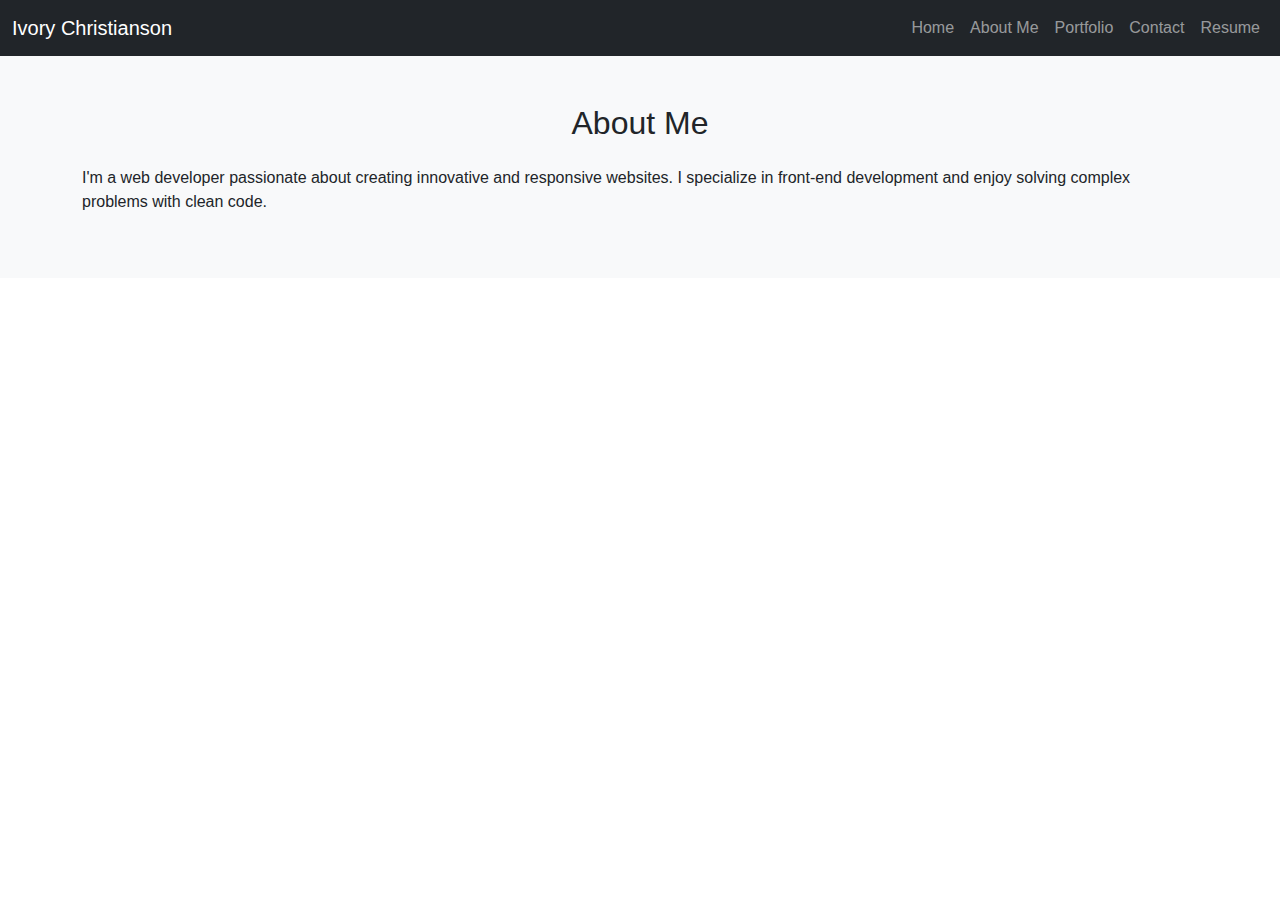
==== aboutme.html @ c59f4315 "Adding basic structure to pages" ====
<!DOCTYPE html>
<html lang="en">
<head>
    <meta charset="UTF-8">
    <meta name="viewport" content="width=device-width, initial-scale=1.0">
    <title>About Me - Ivory Christianson</title>
    <link href="https://cdn.jsdelivr.net/npm/bootstrap@5.3.0-alpha1/dist/css/bootstrap.min.css" rel="stylesheet">
    <link rel="stylesheet" href="style.css">
</head>
<body>

    <!-- Navigation -->
    <nav class="navbar navbar-expand-lg navbar-dark bg-dark">
        <div class="container-fluid">
            <a class="navbar-brand" href="#">Ivory Christianson</a>
            <button class="navbar-toggler" type="button" data-bs-toggle="collapse" data-bs-target="#navbarNav" aria-controls="navbarNav" aria-expanded="false" aria-label="Toggle navigation">
                <span class="navbar-toggler-icon"></span>
            </button>
            <div class="collapse navbar-collapse" id="navbarNav">
                <ul class="navbar-nav ms-auto">
                    <li class="nav-item">
                        <a class="nav-link" href="home.html">Home</a>
                    </li>
                    <li class="nav-item">
                        <a class="nav-link" href="aboutme.html">About Me</a>
                    </li>
                    <li class="nav-item">
                        <a class="nav-link" href="portfolio.html">Portfolio</a>
                    </li>
                    <li class="nav-item">
                        <a class="nav-link" href="contact.html">Contact</a>
                    </li>
                    <li class="nav-item">
                        <a class="nav-link" href="resume.html">Resume</a>
                    </li>
                </ul>
            </div>
        </div>
    </nav>

    <!-- About Me Section -->
    <section class="about-me py-5">
        <div class="container">
            <h2 class="text-center mb-4">About Me</h2>
            <p>I'm a web developer passionate about creating innovative and responsive websites. I specialize in front-end development and enjoy solving complex problems with clean code.</p>
        </div>
    </section>

    <!-- Bootstrap JS -->
    <script src="https://cdn.jsdelivr.net/npm/bootstrap@5.3.0-alpha1/dist/js/bootstrap.bundle.min.js"></script>
</body>
</html>

<script>
    document.querySelectorAll('a[href^="#"]').forEach(anchor => {
        anchor.addEventListener('click', function (e) {
            e.preventDefault();
            document.querySelector(this.getAttribute('href')).scrollIntoView({
                behavior: 'smooth'
            });
        });
    });
</script>
---- style.css ----
/* Custom styles for the portfolio */
body {
    font-family: 'Arial', sans-serif;
}

.hero {
    background: #007bff;
    color: white;
    padding: 50px 0;
}

.about-me, .contact, .portfolio, .resume {
    padding: 50px 0;
    background-color: #f8f9fa;
}

.card {
    margin-bottom: 30px;
}

footer {
    background-color: #343a40;
    color: white;
    text-align: center;
    padding: 20px;
    position: fixed;
    width: 100%;
    bottom: 0;
}
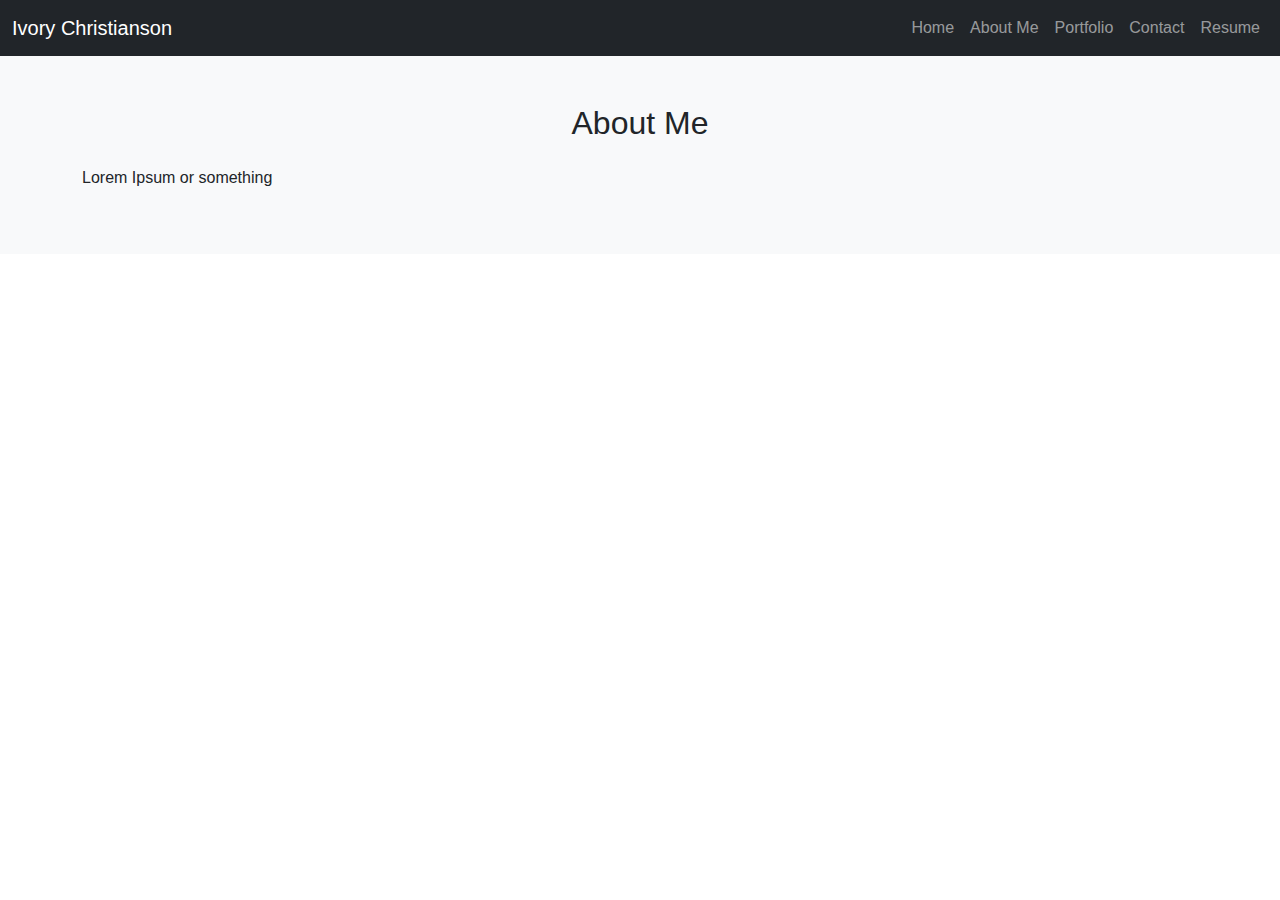
==== commit e9317e89: "Changed about me paragraph" ====
--- a/aboutme.html
+++ b/aboutme.html
@@ -42,7 +42,7 @@
     <section class="about-me py-5">
         <div class="container">
             <h2 class="text-center mb-4">About Me</h2>
-            <p>I'm a web developer passionate about creating innovative and responsive websites. I specialize in front-end development and enjoy solving complex problems with clean code.</p>
+            <p>Lorem Ipsum or something</p>
         </div>
     </section>
 
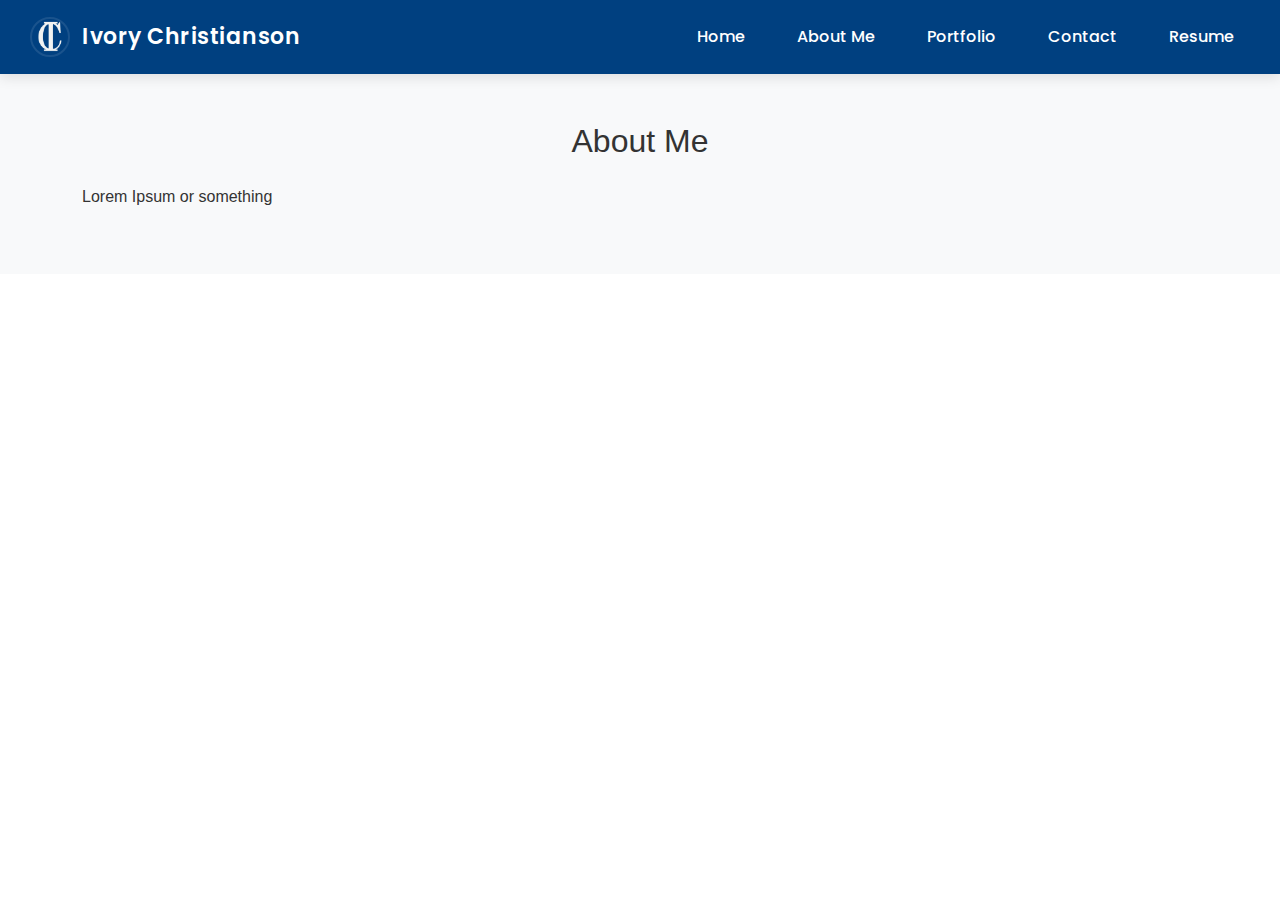
==== commit 4d8a3070: "changed nav bar, added logos, added poppins font." ====
--- a/aboutme.html
+++ b/aboutme.html
@@ -6,36 +6,26 @@
     <title>About Me - Ivory Christianson</title>
     <link href="https://cdn.jsdelivr.net/npm/bootstrap@5.3.0-alpha1/dist/css/bootstrap.min.css" rel="stylesheet">
     <link rel="stylesheet" href="style.css">
+    <link href="https://fonts.googleapis.com/css2?family=Poppins:wght@400;500;600&display=swap" rel="stylesheet">
 </head>
 <body>
 
     <!-- Navigation -->
-    <nav class="navbar navbar-expand-lg navbar-dark bg-dark">
-        <div class="container-fluid">
-            <a class="navbar-brand" href="#">Ivory Christianson</a>
-            <button class="navbar-toggler" type="button" data-bs-toggle="collapse" data-bs-target="#navbarNav" aria-controls="navbarNav" aria-expanded="false" aria-label="Toggle navigation">
-                <span class="navbar-toggler-icon"></span>
-            </button>
-            <div class="collapse navbar-collapse" id="navbarNav">
-                <ul class="navbar-nav ms-auto">
-                    <li class="nav-item">
-                        <a class="nav-link" href="home.html">Home</a>
-                    </li>
-                    <li class="nav-item">
-                        <a class="nav-link" href="aboutme.html">About Me</a>
-                    </li>
-                    <li class="nav-item">
-                        <a class="nav-link" href="portfolio.html">Portfolio</a>
-                    </li>
-                    <li class="nav-item">
-                        <a class="nav-link" href="contact.html">Contact</a>
-                    </li>
-                    <li class="nav-item">
-                        <a class="nav-link" href="resume.html">Resume</a>
-                    </li>
-                </ul>
-            </div>
+    <nav class="navbar">
+        <div class="navbar-brand">
+            <img src="media/Wlogo.png" alt="Logo" class="logo">
+            <a href="#" class="brand-name">Ivory Christianson</a>
         </div>
+        <button class="navbar-toggler" aria-label="Toggle navigation">
+            <span class="toggler-icon"></span>
+        </button>
+        <ul class="navbar-links">
+            <li><a href="home.html">Home</a></li>
+            <li><a href="aboutme.html">About Me</a></li>
+            <li><a href="portfolio.html">Portfolio</a></li>
+            <li><a href="contact.html">Contact</a></li>
+            <li><a href="resume.html">Resume</a></li>
+        </ul>
     </nav>
 
     <!-- About Me Section -->
--- a/style.css
+++ b/style.css
@@ -1,23 +1,201 @@
-/* Custom styles for the portfolio */
+/* General Reset */
 body {
     font-family: 'Arial', sans-serif;
-}
-
+    margin: 0;
+    padding: 0;
+    line-height: 1.6;
+    color: #333;
+}
+
+
+
+
+
+/* Navigation Bar */
+.navbar {
+    background-color: #004080; /* Dark, professional blue */
+    padding: 12px 30px; /* Slightly thinner padding */
+    box-shadow: 0 4px 12px rgba(0, 0, 0, 0.1); /* Subtle shadow */
+    display: flex;
+    justify-content: space-between;
+    align-items: center;
+    flex-wrap: wrap;
+    font-family: 'Poppins', sans-serif; /* Updated font */
+}
+
+.navbar-brand {
+    display: flex;
+    align-items: center;
+    gap: 12px; /* Consistent spacing */
+}
+
+.logo {
+    width: 40px; /* Adjust logo size */
+    height: 40px; /* Adjust logo size */
+    border-radius: 50%; /* Circular logo */
+    object-fit: cover; /* Ensure the logo fits nicely */
+    border: 2px solid rgba(255, 255, 255, 0.1); /* Subtle border */
+}
+
+.brand-name {
+    font-size: 22px; /* Slightly smaller for elegance */
+    font-weight: 600; /* Semi-bold */
+    color: #ffffff; /* White text */
+    text-decoration: none;
+    transition: opacity 0.3s ease;
+    letter-spacing: 0.5px; /* Slight letter spacing */
+}
+
+.brand-name:hover {
+    opacity: 0.9; /* Slight fade on hover */
+}
+
+.navbar-links {
+    list-style: none;
+    margin: 0;
+    padding: 0;
+    display: flex;
+    gap: 20px; /* Consistent spacing */
+}
+
+.navbar-links li {
+    display: inline-block;
+}
+
+.navbar-links a {
+    color: #ffffff; /* White text */
+    font-size: 16px; /* Slightly larger text */
+    font-weight: 500; /* Medium weight */
+    padding: 8px 16px; /* Slightly smaller padding */
+    border-radius: 4px; /* Subtle rounded corners */
+    text-decoration: none;
+    transition: background-color 0.3s ease, color 0.3s ease;
+}
+
+.navbar-links a:hover {
+    background-color: rgba(255, 255, 255, 0.1); /* Slight white overlay on hover */
+    color: #ffffff; /* Ensure text stays white */
+}
+
+.navbar-links a.active {
+    background-color: #00264d; /* Even darker blue for active link */
+    font-weight: 600; /* Bold for active link */
+}
+
+/* Toggler Icon (for mobile) */
+.navbar-toggler {
+    display: none; /* Hidden by default */
+    border: none;
+    background: none;
+    cursor: pointer;
+    padding: 0.5rem;
+}
+
+.toggler-icon {
+    display: block;
+    width: 25px;
+    height: 2px; /* Thinner line */
+    background-color: #ffffff; /* White toggler icon */
+    position: relative;
+    transition: transform 0.3s ease;
+}
+
+.toggler-icon::before,
+.toggler-icon::after {
+    content: '';
+    width: 25px;
+    height: 2px; /* Thinner line */
+    background-color: #ffffff; /* White toggler icon */
+    position: absolute;
+    left: 0;
+    transition: transform 0.3s ease;
+}
+
+.toggler-icon::before {
+    top: -8px;
+}
+
+.toggler-icon::after {
+    top: 8px;
+}
+
+/* Mobile Responsiveness */
+@media (max-width: 768px) {
+    .navbar-links {
+        display: none; /* Hide links by default on mobile */
+        flex-direction: column;
+        width: 100%;
+        gap: 10px;
+        background-color: #004080; /* Match navbar background */
+        padding: 10px 0;
+        border-radius: 4px;
+    }
+
+    .navbar-links.active {
+        display: flex; /* Show links when toggler is clicked */
+    }
+
+    .navbar-toggler {
+        display: block; /* Show toggler on mobile */
+    }
+}
+
+
+
+
+
+
+
+/* Parallax Background */
+.parallax {
+    background-image: url('media/blur3.png');
+    height: 80vh;
+    background-attachment: fixed;
+    background-position: center;
+    background-repeat: no-repeat;
+    background-size: cover;
+    display: flex;
+    align-items: center;
+    justify-content: center;
+}
+
+/* Hero Section */
 .hero {
-    background: #007bff;
+    display: flex;
+    align-items: center;
+    justify-content: center;
+    height: 70vh;
     color: white;
-    padding: 50px 0;
-}
-
+    padding: 50px;
+    position: relative;
+    z-index: 2;
+    margin-top: -600px;
+}
+
+.hero-text {
+    flex: 1;
+    padding-right: 20px;
+    background: rgba(0, 0, 0, 0.6);
+    padding: 20px;
+    border-radius: 10px;
+    text-align: left;
+}
+
+.hero img {
+    flex: 1;
+    max-width: 23%;
+    border-radius: 10px;
+    position: relative;
+    z-index: 3;
+}
+
+/* General Section Styling */
 .about-me, .contact, .portfolio, .resume {
     padding: 50px 0;
     background-color: #f8f9fa;
 }
 
-.card {
-    margin-bottom: 30px;
-}
-
+/* Footer */
 footer {
     background-color: #343a40;
     color: white;
@@ -27,3 +205,48 @@
     width: 100%;
     bottom: 0;
 }
+
+/* Education Section */
+.education {
+    max-width: 1200px;
+    margin: 0 auto;
+    padding: 20px;
+    background-color: #fff;
+    box-shadow: 0 0 10px rgba(0, 0, 0, 0.1);
+}
+
+.education h1 {
+    text-align: center;
+    color: #2c3e50;
+    margin-bottom: 20px;
+}
+
+.education-container {
+    display: flex;
+    gap: 20px; /* Space between columns */
+}
+
+.column {
+    flex: 1; /* Each column takes equal width */
+    padding: 10px;
+}
+
+.column h2 {
+    color: #34495e;
+    margin-top: 0;
+}
+
+.column p {
+    margin-bottom: 15px;
+    text-align: justify;
+}
+
+/* Optional: Add borders or background colors to differentiate columns */
+.ruhs {
+    border-right: 2px solid #ddd; /* Adds a border between columns */
+    padding-right: 20px;
+}
+
+.btc {
+    padding-left: 20px;
+}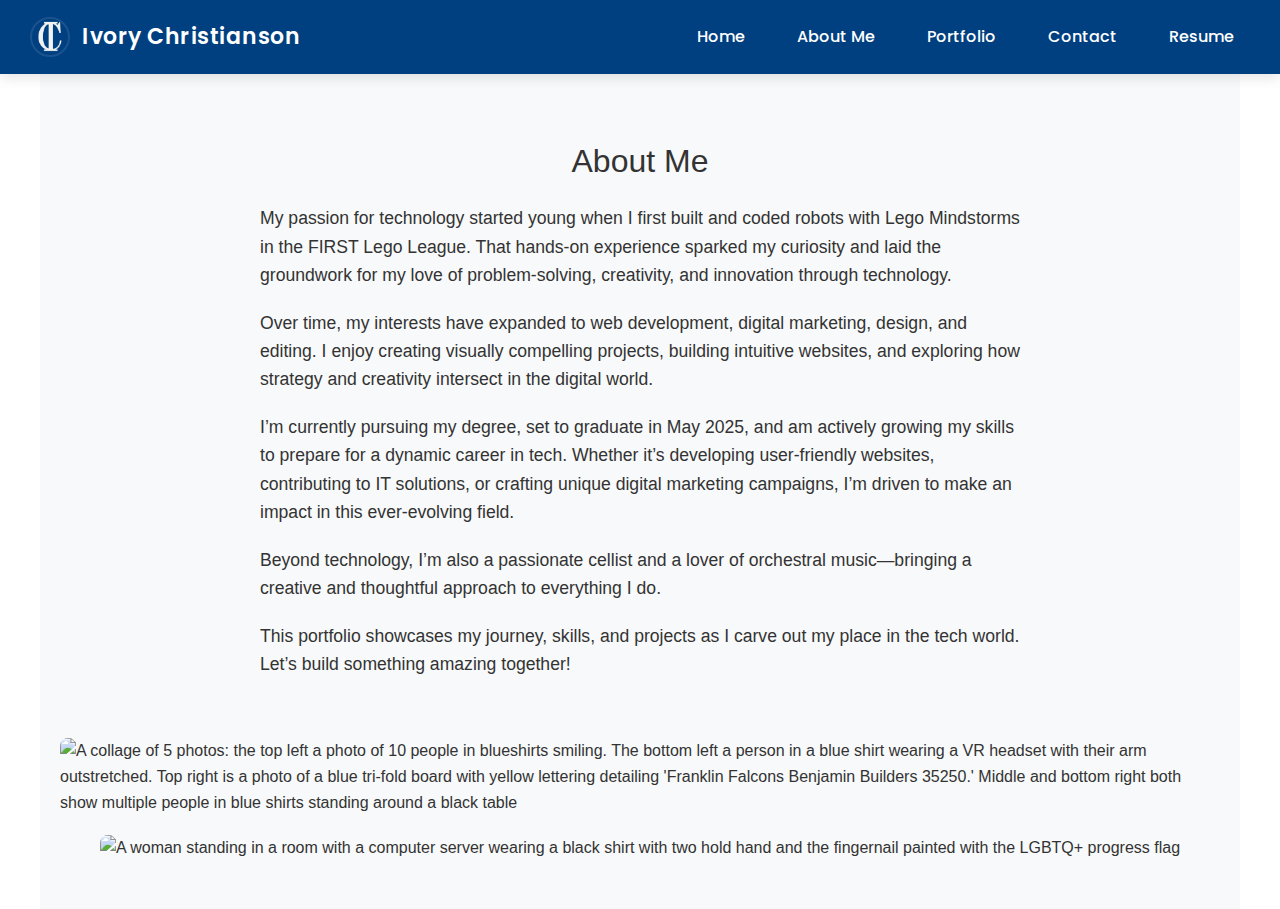
==== commit 57929bf6: "updated all files with copy and CSS" ====
--- a/aboutme.html
+++ b/aboutme.html
@@ -32,22 +32,19 @@
     <section class="about-me py-5">
         <div class="container">
             <h2 class="text-center mb-4">About Me</h2>
-            <p>Lorem Ipsum or something</p>
-        </div>
-    </section>
+           
+        <p>My passion for technology started young when I first built and coded robots with Lego Mindstorms in the FIRST Lego League. That hands-on experience sparked my curiosity and laid the groundwork for my love of problem-solving, creativity, and innovation through technology.</p>
+        <p>Over time, my interests have expanded to web development, digital marketing, design, and editing. I enjoy creating visually compelling projects, building intuitive websites, and exploring how strategy and creativity intersect in the digital world.</p>
+        <p>I’m currently pursuing my degree, set to graduate in May 2025, and am actively growing my skills to prepare for a dynamic career in tech. Whether it’s developing user-friendly websites, contributing to IT solutions, or crafting unique digital marketing campaigns, I’m driven to make an impact in this ever-evolving field.</p>
+        <p>Beyond technology, I’m also a passionate cellist and a lover of orchestral music—bringing a creative and thoughtful approach to everything I do.</p>
+        <p>This portfolio showcases my journey, skills, and projects as I carve out my place in the tech world. Let’s build something amazing together!</p>
+    </div>
 
-    <!-- Bootstrap JS -->
-    <script src="https://cdn.jsdelivr.net/npm/bootstrap@5.3.0-alpha1/dist/js/bootstrap.bundle.min.js"></script>
+    <div class="image-container">
+        <img src="http://btcsoftware.pro/achristianson5/wordpress/wp-content/uploads/2025/01/robotics.jpg" alt="A collage of 5 photos: the top left a photo of 10 people in blueshirts smiling. The bottom left a person in a blue shirt wearing a VR headset with their arm outstretched. Top right is a photo of a blue tri-fold board with yellow lettering detailing 'Franklin Falcons Benjamin Builders 35250.' Middle and bottom right both show multiple people in blue shirts standing around a black table">
+        <img src="http://btcsoftware.pro/achristianson5/wordpress/wp-content/uploads/2025/01/computer-copy.jpg" alt="A woman standing in a room with a computer server wearing a black shirt with two hold hand and the fingernail painted with the LGBTQ+ progress flag">
+    </div>
+
+    <script src="script.js"></script>
 </body>
 </html>
-
-<script>
-    document.querySelectorAll('a[href^="#"]').forEach(anchor => {
-        anchor.addEventListener('click', function (e) {
-            e.preventDefault();
-            document.querySelector(this.getAttribute('href')).scrollIntoView({
-                behavior: 'smooth'
-            });
-        });
-    });
-</script>
--- a/style.css
+++ b/style.css
@@ -1,12 +1,10 @@
-/* General Reset */
 body {
-    font-family: 'Arial', sans-serif;
+    font-family: 'Segoe UI', Tahoma, Geneva, Verdana, sans-serif;
     margin: 0;
     padding: 0;
     line-height: 1.6;
     color: #333;
 }
-
 
 
 
@@ -81,6 +79,10 @@
     background-color: #00264d; /* Even darker blue for active link */
     font-weight: 600; /* Bold for active link */
 }
+
+
+
+
 
 /* Toggler Icon (for mobile) */
 .navbar-toggler {
@@ -118,6 +120,7 @@
 .toggler-icon::after {
     top: 8px;
 }
+
 
 /* Mobile Responsiveness */
 @media (max-width: 768px) {
@@ -143,9 +146,6 @@
 
 
 
-
-
-
 /* Parallax Background */
 .parallax {
     background-image: url('media/blur3.png');
@@ -208,13 +208,19 @@
 
 /* Education Section */
 .education {
-    max-width: 1200px;
+    font-size: small;
+    max-width: 1000px;
     margin: 0 auto;
     padding: 20px;
     background-color: #fff;
     box-shadow: 0 0 10px rgba(0, 0, 0, 0.1);
 }
 
+.education img {
+   max-width: 85px;
+}
+
+
 .education h1 {
     text-align: center;
     color: #2c3e50;
@@ -245,8 +251,208 @@
 .ruhs {
     border-right: 2px solid #ddd; /* Adds a border between columns */
     padding-right: 20px;
+    width: 30%;
 }
 
 .btc {
     padding-left: 20px;
-}+    width: 30%;
+}
+
+
+
+/* About Me Section */
+.about-me {
+    max-width: 1200px;
+    margin: 0 auto;
+    padding: 20px;
+}
+
+.about-me .container {
+    max-width: 800px;
+    margin: 0 auto;
+    padding: 20px;
+}
+
+.about-me p {
+    font-size: 1.1em;
+    line-height: 1.6;
+    margin-bottom: 20px;
+}
+
+/* Image Container */
+.about-me .image-container {
+    display: flex;
+    flex-wrap: wrap;
+    gap: 20px;
+    justify-content: center;
+    margin-top: 20px;
+}
+
+.about-me .image-container img {
+    max-width: 100%;
+    height: auto;
+    border-radius: 8px; /* Optional: Adds rounded corners to images */
+}
+
+/* Responsive Design */
+@media (max-width: 768px) {
+    .about-me .image-container {
+        flex-direction: column;
+    }
+
+    .about-me .image-container img {
+        width: 100%;
+    }
+}
+
+/* Portfolio Section */
+.portfolio {
+    padding: 80px 20px;
+    background-color: #f9f9f9;
+    max-width: 1200px;
+    margin: auto;
+}
+
+/* Flexbox container for projects */
+.project-container {
+    display: flex;
+    align-items: center;
+    justify-content: space-between;
+    gap: 50px;
+    margin-bottom: 80px;
+}
+
+/* Left Column - Title & Button */
+.column-left {
+    flex: 1;
+    display: flex;
+    flex-direction: column;
+    align-items: flex-start;
+    text-align: left;
+}
+
+.column-left h3 {
+    font-size: 2.2rem;
+    font-weight: 700;
+    margin-bottom: 15px;
+    text-transform: uppercase;
+    letter-spacing: 1px;
+}
+
+.column-left .button {
+    padding: 12px 25px;
+    font-size: 14px;
+    font-weight: 600;
+    text-transform: uppercase;
+    background-color: #002852;
+    color: white;
+    text-decoration: none;
+    border-radius: 6px;
+    transition: transform 0.2s ease-in-out;
+    margin-top: 20px;
+}
+
+.column-left .button:hover {
+    transform: translateY(-3px);
+}
+
+/* Right Column - Description */
+.column-right {
+    flex: 1.5;
+    background: white;
+    padding: 25px;
+    border-radius: 10px;
+    box-shadow: 0px 10px 30px rgba(0, 0, 0, 0.1);
+    line-height: 1.6;
+}
+
+.column-right h5 {
+    font-size: 1.5rem;
+    font-weight: 600;
+    margin-bottom: 15px;
+}
+
+/* Mobile Responsiveness */
+@media (max-width: 768px) {
+    .project-container {
+        flex-direction: column;
+        gap: 30px;
+        text-align: center;
+    }
+
+    .column-left {
+        align-items: center;
+    }
+
+    .column-left h3 {
+        font-size: 1.8rem;
+    }
+
+    .column-left .button {
+        width: 100%;
+        text-align: center;
+    }
+
+    .column-right {
+        width: 100%;
+        padding: 20px;
+    }
+}
+
+
+
+
+/* Resume Section */
+.resume {
+    max-width: 800px;
+    margin: auto;
+    padding: 40px 20px;
+    background-color: #fff;
+    border-radius: 10px;
+    box-shadow: 0 4px 10px rgba(0, 0, 0, 0.1);
+}
+
+/* Section Titles */
+.resume-title {
+    text-transform: uppercase;
+    font-size: 1.2rem;
+    font-weight: 600;
+    color: #003366;
+    text-align: center;
+    margin-bottom: 20px;
+}
+
+.resume-section h3 {
+    font-size: 1.5rem;
+    font-weight: 600;
+    margin-bottom: 10px;
+}
+
+.resume-section p {
+    font-size: 1rem;
+    line-height: 1.6;
+    color: #333;
+    margin-bottom: 15px;
+}
+
+.resume-section ul {
+    list-style-type: disc;
+    padding-left: 20px;
+}
+
+/* Download Button */
+.btn-primary {
+    background-color: #003366;
+    border: none;
+    padding: 12px 20px;
+    font-size: 1rem;
+    border-radius: 5px;
+    text-transform: uppercase;
+    font-weight: 600;
+    transition: background-color 0.3s ease;
+}
+
+.btn-primary:hover {
+    background-color: #002244;
+}
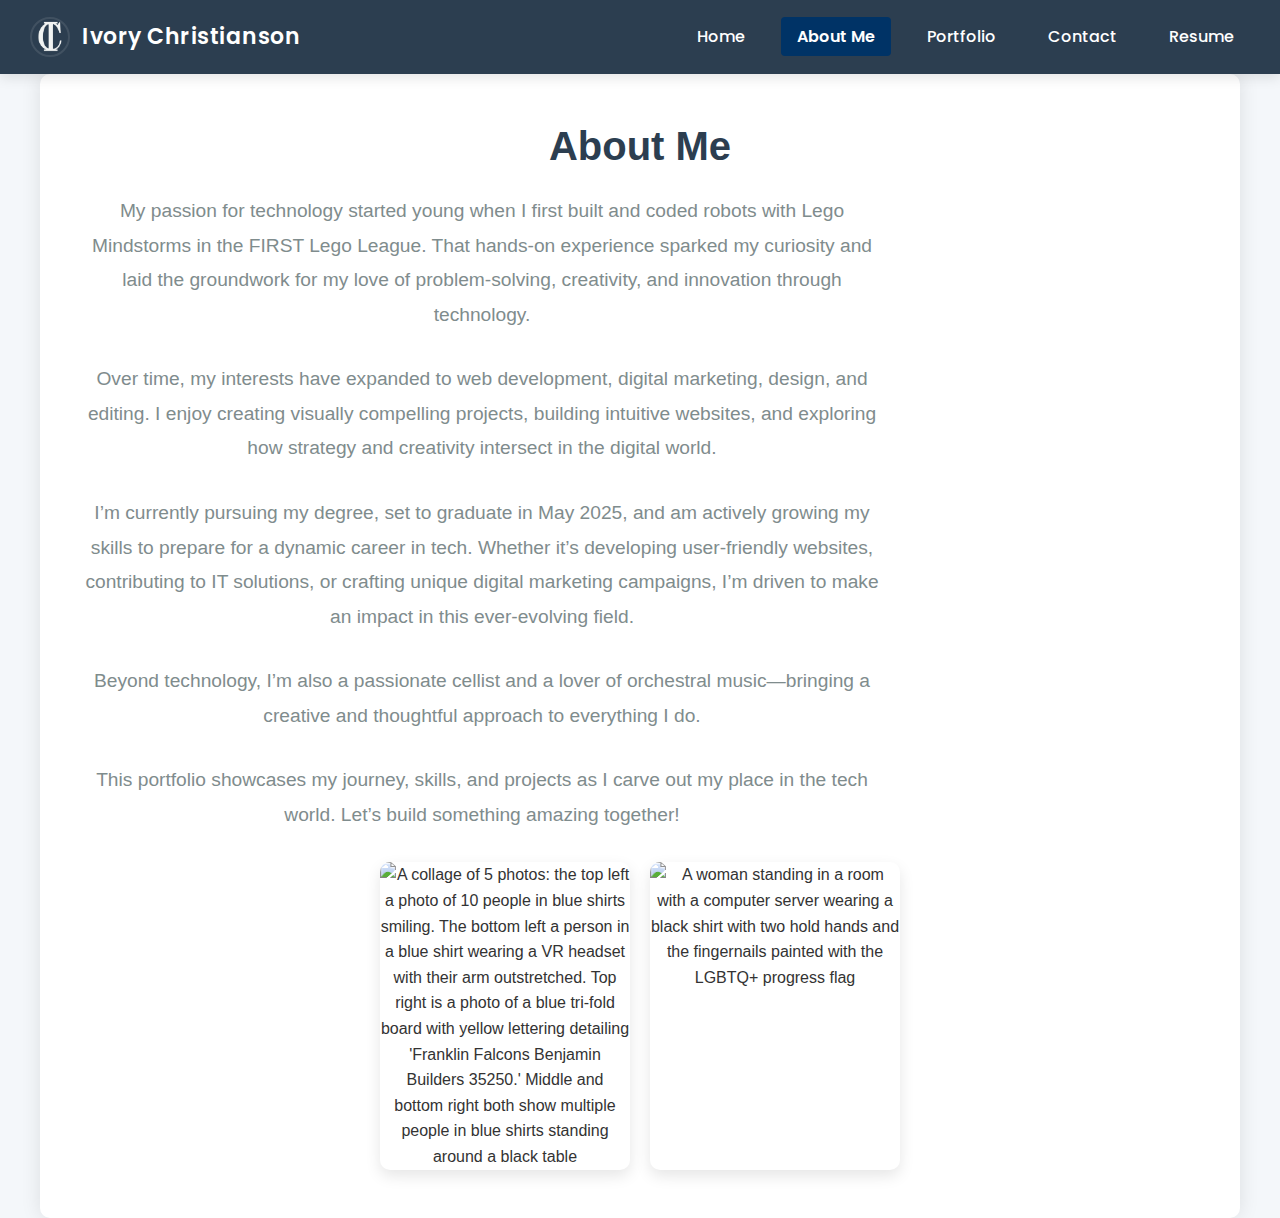
==== commit 63da8400: "lotta stuff, just trust me lol." ====
--- a/aboutme.html
+++ b/aboutme.html
@@ -16,12 +16,12 @@
             <img src="media/Wlogo.png" alt="Logo" class="logo">
             <a href="#" class="brand-name">Ivory Christianson</a>
         </div>
-        <button class="navbar-toggler" aria-label="Toggle navigation">
+        <button id="menu-toggle" class="navbar-toggler" aria-label="Toggle navigation">
             <span class="toggler-icon"></span>
         </button>
         <ul class="navbar-links">
             <li><a href="home.html">Home</a></li>
-            <li><a href="aboutme.html">About Me</a></li>
+            <li><a href="aboutme.html" class="active">About Me</a></li>
             <li><a href="portfolio.html">Portfolio</a></li>
             <li><a href="contact.html">Contact</a></li>
             <li><a href="resume.html">Resume</a></li>
@@ -32,18 +32,19 @@
     <section class="about-me py-5">
         <div class="container">
             <h2 class="text-center mb-4">About Me</h2>
-           
-        <p>My passion for technology started young when I first built and coded robots with Lego Mindstorms in the FIRST Lego League. That hands-on experience sparked my curiosity and laid the groundwork for my love of problem-solving, creativity, and innovation through technology.</p>
-        <p>Over time, my interests have expanded to web development, digital marketing, design, and editing. I enjoy creating visually compelling projects, building intuitive websites, and exploring how strategy and creativity intersect in the digital world.</p>
-        <p>I’m currently pursuing my degree, set to graduate in May 2025, and am actively growing my skills to prepare for a dynamic career in tech. Whether it’s developing user-friendly websites, contributing to IT solutions, or crafting unique digital marketing campaigns, I’m driven to make an impact in this ever-evolving field.</p>
-        <p>Beyond technology, I’m also a passionate cellist and a lover of orchestral music—bringing a creative and thoughtful approach to everything I do.</p>
-        <p>This portfolio showcases my journey, skills, and projects as I carve out my place in the tech world. Let’s build something amazing together!</p>
-    </div>
+            <p>My passion for technology started young when I first built and coded robots with Lego Mindstorms in the FIRST Lego League. That hands-on experience sparked my curiosity and laid the groundwork for my love of problem-solving, creativity, and innovation through technology.</p>
+            <p>Over time, my interests have expanded to web development, digital marketing, design, and editing. I enjoy creating visually compelling projects, building intuitive websites, and exploring how strategy and creativity intersect in the digital world.</p>
+            <p>I’m currently pursuing my degree, set to graduate in May 2025, and am actively growing my skills to prepare for a dynamic career in tech. Whether it’s developing user-friendly websites, contributing to IT solutions, or crafting unique digital marketing campaigns, I’m driven to make an impact in this ever-evolving field.</p>
+            <p>Beyond technology, I’m also a passionate cellist and a lover of orchestral music—bringing a creative and thoughtful approach to everything I do.</p>
+            <p>This portfolio showcases my journey, skills, and projects as I carve out my place in the tech world. Let’s build something amazing together!</p>
+        </div>
 
-    <div class="image-container">
-        <img src="http://btcsoftware.pro/achristianson5/wordpress/wp-content/uploads/2025/01/robotics.jpg" alt="A collage of 5 photos: the top left a photo of 10 people in blueshirts smiling. The bottom left a person in a blue shirt wearing a VR headset with their arm outstretched. Top right is a photo of a blue tri-fold board with yellow lettering detailing 'Franklin Falcons Benjamin Builders 35250.' Middle and bottom right both show multiple people in blue shirts standing around a black table">
-        <img src="http://btcsoftware.pro/achristianson5/wordpress/wp-content/uploads/2025/01/computer-copy.jpg" alt="A woman standing in a room with a computer server wearing a black shirt with two hold hand and the fingernail painted with the LGBTQ+ progress flag">
-    </div>
+        <!-- Image Gallery -->
+        <div class="image-container">
+            <img src="http://btcsoftware.pro/achristianson5/wordpress/wp-content/uploads/2025/01/robotics.jpg" alt="A collage of 5 photos: the top left a photo of 10 people in blue shirts smiling. The bottom left a person in a blue shirt wearing a VR headset with their arm outstretched. Top right is a photo of a blue tri-fold board with yellow lettering detailing 'Franklin Falcons Benjamin Builders 35250.' Middle and bottom right both show multiple people in blue shirts standing around a black table">
+            <img src="http://btcsoftware.pro/achristianson5/wordpress/wp-content/uploads/2025/01/computer-copy.jpg" alt="A woman standing in a room with a computer server wearing a black shirt with two hold hands and the fingernails painted with the LGBTQ+ progress flag">
+        </div>
+    </section>
 
     <script src="script.js"></script>
 </body>
--- a/style.css
+++ b/style.css
@@ -1,51 +1,50 @@
+/* Global Styles */
 body {
     font-family: 'Segoe UI', Tahoma, Geneva, Verdana, sans-serif;
     margin: 0;
     padding: 0;
     line-height: 1.6;
     color: #333;
-}
-
-
-
+    background-color: #f4f7fa; /* Light grey background */
+}
 
 /* Navigation Bar */
 .navbar {
-    background-color: #004080; /* Dark, professional blue */
-    padding: 12px 30px; /* Slightly thinner padding */
-    box-shadow: 0 4px 12px rgba(0, 0, 0, 0.1); /* Subtle shadow */
+    background-color: #2c3e50; /* Dark Blue */
+    padding: 12px 30px;
+    box-shadow: 0 4px 12px rgba(0, 0, 0, 0.1);
     display: flex;
     justify-content: space-between;
     align-items: center;
     flex-wrap: wrap;
-    font-family: 'Poppins', sans-serif; /* Updated font */
+    font-family: 'Poppins', sans-serif;
 }
 
 .navbar-brand {
     display: flex;
     align-items: center;
-    gap: 12px; /* Consistent spacing */
+    gap: 12px;
 }
 
 .logo {
-    width: 40px; /* Adjust logo size */
-    height: 40px; /* Adjust logo size */
-    border-radius: 50%; /* Circular logo */
-    object-fit: cover; /* Ensure the logo fits nicely */
-    border: 2px solid rgba(255, 255, 255, 0.1); /* Subtle border */
+    width: 40px;
+    height: 40px;
+    border-radius: 50%;
+    object-fit: cover;
+    border: 2px solid rgba(255, 255, 255, 0.1);
 }
 
 .brand-name {
-    font-size: 22px; /* Slightly smaller for elegance */
-    font-weight: 600; /* Semi-bold */
-    color: #ffffff; /* White text */
+    font-size: 22px;
+    font-weight: 600;
+    color: #ffffff;
     text-decoration: none;
     transition: opacity 0.3s ease;
-    letter-spacing: 0.5px; /* Slight letter spacing */
+    letter-spacing: 0.5px;
 }
 
 .brand-name:hover {
-    opacity: 0.9; /* Slight fade on hover */
+    opacity: 0.8;
 }
 
 .navbar-links {
@@ -53,7 +52,7 @@
     margin: 0;
     padding: 0;
     display: flex;
-    gap: 20px; /* Consistent spacing */
+    gap: 20px;
 }
 
 .navbar-links li {
@@ -61,32 +60,28 @@
 }
 
 .navbar-links a {
-    color: #ffffff; /* White text */
-    font-size: 16px; /* Slightly larger text */
-    font-weight: 500; /* Medium weight */
-    padding: 8px 16px; /* Slightly smaller padding */
-    border-radius: 4px; /* Subtle rounded corners */
+    color: #ffffff;
+    font-size: 16px;
+    font-weight: 500;
+    padding: 8px 16px;
+    border-radius: 4px;
     text-decoration: none;
     transition: background-color 0.3s ease, color 0.3s ease;
 }
 
 .navbar-links a:hover {
-    background-color: rgba(255, 255, 255, 0.1); /* Slight white overlay on hover */
-    color: #ffffff; /* Ensure text stays white */
+    background-color: rgba(255, 255, 255, 0.1);
+    color: #ffffff;
 }
 
 .navbar-links a.active {
-    background-color: #00264d; /* Even darker blue for active link */
-    font-weight: 600; /* Bold for active link */
-}
-
-
-
-
+    background-color: #003366; /* Even darker blue */
+    font-weight: 600;
+}
 
 /* Toggler Icon (for mobile) */
 .navbar-toggler {
-    display: none; /* Hidden by default */
+    display: none;
     border: none;
     background: none;
     cursor: pointer;
@@ -96,8 +91,8 @@
 .toggler-icon {
     display: block;
     width: 25px;
-    height: 2px; /* Thinner line */
-    background-color: #ffffff; /* White toggler icon */
+    height: 2px;
+    background-color: #ffffff;
     position: relative;
     transition: transform 0.3s ease;
 }
@@ -106,8 +101,8 @@
 .toggler-icon::after {
     content: '';
     width: 25px;
-    height: 2px; /* Thinner line */
-    background-color: #ffffff; /* White toggler icon */
+    height: 2px;
+    background-color: #ffffff;
     position: absolute;
     left: 0;
     transition: transform 0.3s ease;
@@ -121,83 +116,136 @@
     top: 8px;
 }
 
-
 /* Mobile Responsiveness */
 @media (max-width: 768px) {
     .navbar-links {
-        display: none; /* Hide links by default on mobile */
+        display: none;
         flex-direction: column;
         width: 100%;
         gap: 10px;
-        background-color: #004080; /* Match navbar background */
+        background-color: #2c3e50;
         padding: 10px 0;
         border-radius: 4px;
     }
 
     .navbar-links.active {
-        display: flex; /* Show links when toggler is clicked */
+        display: flex;
     }
 
     .navbar-toggler {
-        display: block; /* Show toggler on mobile */
-    }
-}
-
-
-
-
-/* Parallax Background */
-.parallax {
-    background-image: url('media/blur3.png');
-    height: 80vh;
-    background-attachment: fixed;
-    background-position: center;
-    background-repeat: no-repeat;
-    background-size: cover;
-    display: flex;
-    align-items: center;
-    justify-content: center;
+        display: block;
+    }
 }
 
 /* Hero Section */
 .hero {
-    display: flex;
-    align-items: center;
-    justify-content: center;
-    height: 70vh;
-    color: white;
-    padding: 50px;
     position: relative;
-    z-index: 2;
-    margin-top: -600px;
-}
-
-.hero-text {
-    flex: 1;
-    padding-right: 20px;
-    background: rgba(0, 0, 0, 0.6);
-    padding: 20px;
-    border-radius: 10px;
-    text-align: left;
-}
-
-.hero img {
-    flex: 1;
-    max-width: 23%;
-    border-radius: 10px;
-    position: relative;
-    z-index: 3;
-}
-
-/* General Section Styling */
+    height: 90vh; /* 60% of the viewport height */
+    overflow: hidden;
+}
+
+/* Hero Image Styling */
+.hero-img {
+    position: absolute;
+    top: 0;
+    left: 0;
+    width: 100%;
+    height: 100%;
+    object-fit: cover; /* Ensures the image covers the area without distortion */
+    z-index: 1; /* Puts the image behind the carousel and text */
+}
+
+/* Carousel Styling */
+#heroCarousel {
+    position: absolute;
+    top: 20%; /* Adjust carousel positioning */
+    left: 50%;
+    transform: translateX(-50%);
+    width: 70%; /* Carousel takes up 70% of the section width */
+    z-index: 2; /* Make sure the carousel is above the background image */
+}
+
+.hero .carousel-inner img {
+    object-fit: contain; /* Ensures images don't stretch, but scale nicely */
+    height: 400px; /* Limit the height of the carousel images */
+    margin: 0 auto; /* Center the images */
+    border-radius: 35px;
+}
+
+/* Hero Text */
+.hero-text-container {
+    position: absolute;
+    top: 50%;
+    left: 50%;
+    transform: translate(-50%, -50%);
+    z-index: 3; /* Ensure text is above the carousel and background image */
+    text-align: center;
+    color: #fff;
+    padding: 0 20px;
+    margin-top: 145px;
+}
+
+.hero-text h1 {
+    font-size: 4rem;
+    font-weight: 600;
+    margin-bottom: 20px;
+}
+
+.hero-text p {
+    font-size: 1.2rem;
+    margin-bottom: 30px;
+    font-weight: 300;
+}
+
+.hero-text a {
+    font-size: 1.1rem;
+    padding: 12px 30px;
+    background-color: #fff;
+    color: #333;
+    text-decoration: none;
+    border-radius: 30px;
+    transition: background-color 0.3s ease;
+}
+
+.hero-text a:hover {
+    background-color: #333;
+    color: #fff;
+}
+
+/* Responsive Design */
+@media (max-width: 768px) {
+    .hero-text h1 {
+        font-size: 2.5rem;
+    }
+
+    .hero-text p {
+        font-size: 1rem;
+    }
+
+    .hero-text a {
+        font-size: 1rem;
+        padding: 10px 25px;
+    }
+
+    #heroCarousel {
+        width: 90%; /* Make carousel wider on smaller screens */
+        top: 15%; /* Adjust carousel placement for smaller screens */
+    }
+
+    .hero .carousel-inner img {
+        height: 150px; /* Smaller images for mobile */
+    }
+}
+
+/* Section Styling */
 .about-me, .contact, .portfolio, .resume {
     padding: 50px 0;
-    background-color: #f8f9fa;
+    background-color: #ffffff; /* White Background for sections */
 }
 
 /* Footer */
 footer {
-    background-color: #343a40;
+    background-color: #34495e; /* Grey-Blue */
     color: white;
     text-align: center;
     padding: 20px;
@@ -217,9 +265,8 @@
 }
 
 .education img {
-   max-width: 85px;
-}
-
+    max-width: 85px;
+}
 
 .education h1 {
     text-align: center;
@@ -229,11 +276,11 @@
 
 .education-container {
     display: flex;
-    gap: 20px; /* Space between columns */
+    gap: 20px;
 }
 
 .column {
-    flex: 1; /* Each column takes equal width */
+    flex: 1;
     padding: 10px;
 }
 
@@ -246,53 +293,55 @@
     margin-bottom: 15px;
     text-align: justify;
 }
-
-/* Optional: Add borders or background colors to differentiate columns */
-.ruhs {
-    border-right: 2px solid #ddd; /* Adds a border between columns */
-    padding-right: 20px;
-    width: 30%;
-}
-
-.btc {
-    padding-left: 20px;
-    width: 30%;
-}
-
-
 
 /* About Me Section */
 .about-me {
     max-width: 1200px;
     margin: 0 auto;
-    padding: 20px;
-}
-
-.about-me .container {
+    padding: 40px 20px;
+    background-color: #ffffff;
+    border-radius: 10px;
+    box-shadow: 0 0 20px rgba(0, 0, 0, 0.1);
+    display: flex;
+    flex-direction: column;
+    align-items: center;
+    text-align: center;
+    justify-content: center;
+}
+
+.about-me h2 {
+    font-size: 2.5rem;
+    font-weight: 700;
+    margin-bottom: 30px;
+    color: #2c3e50;
+}
+
+.about-me p {
+    font-size: 1.2rem;
+    line-height: 1.8;
+    color: #7f8c8d;
+    margin-bottom: 30px;
     max-width: 800px;
-    margin: 0 auto;
-    padding: 20px;
-}
-
-.about-me p {
-    font-size: 1.1em;
-    line-height: 1.6;
-    margin-bottom: 20px;
-}
-
-/* Image Container */
+}
+
 .about-me .image-container {
     display: flex;
+    justify-content: center;
+    gap: 20px;
     flex-wrap: wrap;
-    gap: 20px;
-    justify-content: center;
-    margin-top: 20px;
 }
 
 .about-me .image-container img {
     max-width: 100%;
     height: auto;
-    border-radius: 8px; /* Optional: Adds rounded corners to images */
+    width: 250px;
+    border-radius: 10px;
+    box-shadow: 0 6px 15px rgba(0, 0, 0, 0.1);
+    transition: transform 0.3s ease;
+}
+
+.about-me .image-container img:hover {
+    transform: scale(1.05);
 }
 
 /* Responsive Design */
@@ -302,7 +351,8 @@
     }
 
     .about-me .image-container img {
-        width: 100%;
+        width: 80%; /* Images will take up more space on smaller screens */
+        margin-bottom: 20px;
     }
 }
 
@@ -312,96 +362,86 @@
     background-color: #f9f9f9;
     max-width: 1200px;
     margin: auto;
-}
-
-/* Flexbox container for projects */
+    text-align: center;
+}
+
+.portfolio h2 {
+    font-size: 2.5rem;
+    font-weight: 700;
+    color: #2c3e50;
+    margin-bottom: 30px;
+}
+
 .project-container {
     display: flex;
-    align-items: center;
-    justify-content: space-between;
-    gap: 50px;
-    margin-bottom: 80px;
-}
-
-/* Left Column - Title & Button */
-.column-left {
-    flex: 1;
-    display: flex;
-    flex-direction: column;
-    align-items: flex-start;
-    text-align: left;
-}
-
-.column-left h3 {
-    font-size: 2.2rem;
-    font-weight: 700;
+    flex-wrap: wrap;
+    justify-content: center;
+    gap: 40px;
+}
+
+.project-item {
+    background-color: #ffffff;
+    border-radius: 10px;
+    box-shadow: 0 4px 15px rgba(0, 0, 0, 0.1);
+    overflow: hidden;
+    width: 300px;
+    transition: transform 0.3s ease;
+    margin-bottom: 30px;
+}
+
+.project-item:hover {
+    transform: translateY(-10px);
+}
+
+.project-item img {
+    width: 100%;
+    height: 200px;
+    object-fit: cover;
+}
+
+.project-item .project-info {
+    padding: 20px;
+    color: #2c3e50;
+}
+
+.project-item .project-info h3 {
+    font-size: 1.6rem;
+    margin-bottom: 10px;
+}
+
+.project-item .project-info p {
+    font-size: 1.1rem;
     margin-bottom: 15px;
-    text-transform: uppercase;
-    letter-spacing: 1px;
-}
-
-.column-left .button {
+    color: #7f8c8d;
+}
+
+.project-item .button {
     padding: 12px 25px;
     font-size: 14px;
     font-weight: 600;
     text-transform: uppercase;
-    background-color: #002852;
+    background-color: #003366;
     color: white;
     text-decoration: none;
     border-radius: 6px;
-    transition: transform 0.2s ease-in-out;
-    margin-top: 20px;
-}
-
-.column-left .button:hover {
-    transform: translateY(-3px);
-}
-
-/* Right Column - Description */
-.column-right {
-    flex: 1.5;
-    background: white;
-    padding: 25px;
-    border-radius: 10px;
-    box-shadow: 0px 10px 30px rgba(0, 0, 0, 0.1);
-    line-height: 1.6;
-}
-
-.column-right h5 {
-    font-size: 1.5rem;
-    font-weight: 600;
-    margin-bottom: 15px;
-}
-
-/* Mobile Responsiveness */
+    transition: background-color 0.3s ease;
+}
+
+.project-item .button:hover {
+    background-color: #002244;
+}
+
+/* Responsive Design */
 @media (max-width: 768px) {
     .project-container {
         flex-direction: column;
-        gap: 30px;
-        text-align: center;
-    }
-
-    .column-left {
         align-items: center;
     }
 
-    .column-left h3 {
-        font-size: 1.8rem;
-    }
-
-    .column-left .button {
-        width: 100%;
-        text-align: center;
-    }
-
-    .column-right {
-        width: 100%;
-        padding: 20px;
-    }
-}
-
-
-
+    .project-item {
+        width: 80%;
+    }
+}
 
 /* Resume Section */
 .resume {
@@ -413,6 +453,84 @@
     box-shadow: 0 4px 10px rgba(0, 0, 0, 0.1);
 }
 
+/* Certifications Section */
+.certifications {
+    padding: 50px 0;
+    background-color: #f1f1f1;
+}
+
+.certifications h2 {
+    font-size: 2.5rem;
+    margin-bottom: 40px;
+    text-align: center;
+}
+
+.certification-card {
+    background-color: white;
+    border-radius: 8px;
+    box-shadow: 0 4px 8px rgba(0, 0, 0, 0.1);
+    padding: 20px;
+    margin-bottom: 30px;
+    text-align: center;
+}
+
+.certification-card h3 {
+    font-size: 1.5rem;
+    font-weight: 600;
+    margin-bottom: 10px;
+}
+
+.certification-card p {
+    font-size: 1rem;
+    margin: 5px 0;
+}
+
+/* Work History Section */
+.work-history {
+    padding: 50px 0;
+    background-color: #ffffff;
+}
+
+.work-history h2 {
+    font-size: 2.5rem;
+    margin-bottom: 40px;
+    text-align: center;
+}
+
+.work-history .row {
+    display: flex;
+    justify-content: space-between;
+    gap: 30px;
+}
+
+.work-history .col-md-6 {
+    width: 45%;
+}
+
+.work-history h4 {
+    font-size: 1.75rem;
+    font-weight: 600;
+    margin-bottom: 10px;
+}
+
+.work-history p {
+    font-size: 1rem;
+    line-height: 1.5;
+}
+
+/* Responsive Styles */
+@media (max-width: 768px) {
+    .work-history .row {
+        flex-direction: column;
+        align-items: center;
+    }
+
+    .work-history .col-md-6 {
+        width: 100%;
+        margin-bottom: 20px;
+    }
+}
+
 /* Section Titles */
 .resume-title {
     text-transform: uppercase;
@@ -456,3 +574,33 @@
 .btn-primary:hover {
     background-color: #002244;
 }
+
+/* Skills */
+.skills {
+    padding: 50px 0;
+    background-color: #f1f1f1;
+    text-align: center;
+}
+
+.skills-container {
+    display: flex;
+    justify-content: space-around;
+    flex-wrap: wrap;
+}
+
+.skill {
+    margin: 20px;
+    width: 150px;
+    text-align: center;
+}
+
+.skill img {
+    width: 60px;
+    height: 60px;
+    margin-bottom: 10px;
+}
+
+.skill h4 {
+    font-size: 1rem;
+    font-weight: 600;
+}
